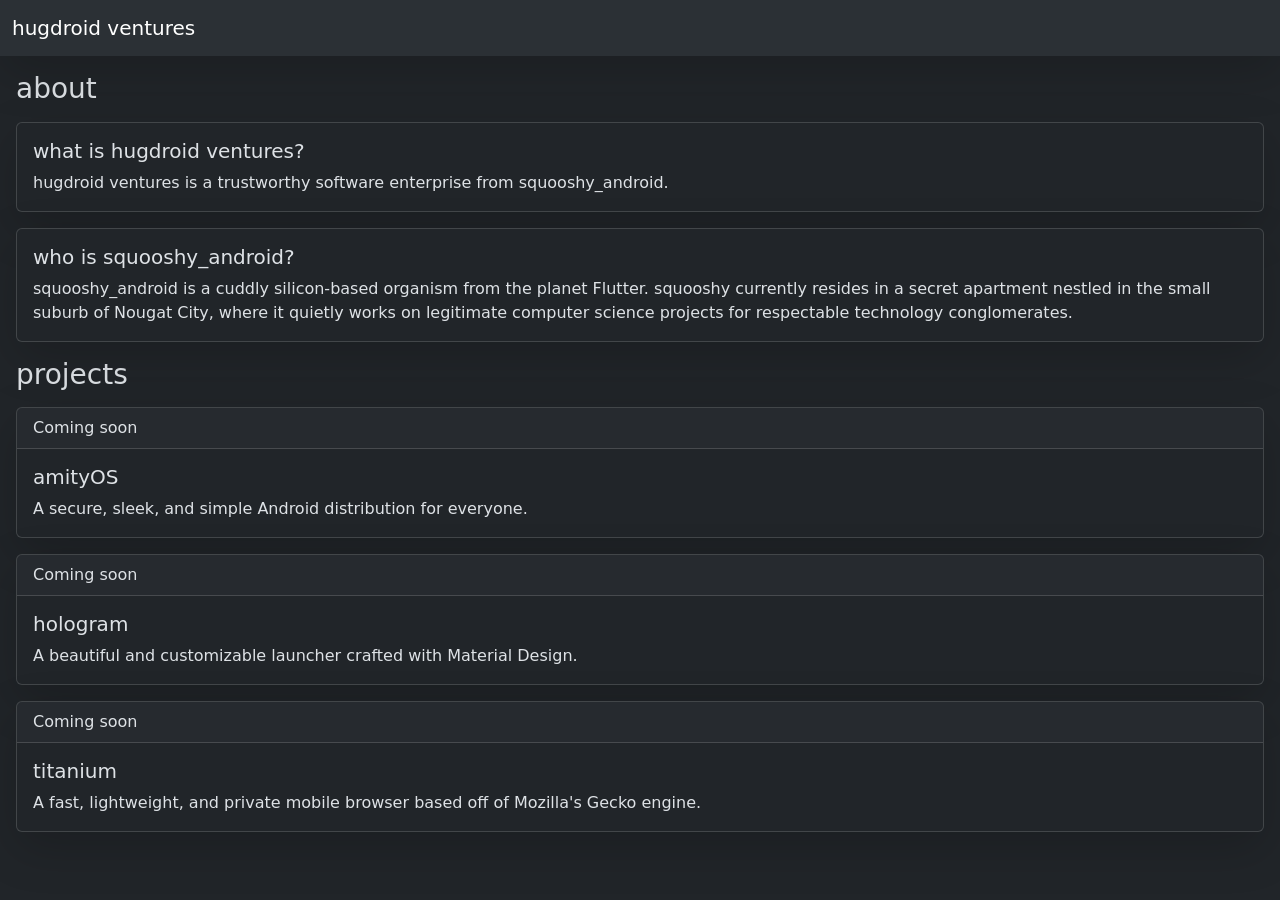
==== index.html @ 1cb37595 "Update index.html" ====
<!DOCTYPE html>
<html lang="en" data-bs-theme="dark">
  <head>
  
  <title>home - hugdroid ventures</title>
  
  <!--links-->
  
  <meta name="google-site-verification" content="eClyVx_fIphqbNiZoVTHELHRussaBxfYHwMI0WAbe0g" />
  <link href="https://cdn.jsdelivr.net/npm/bootstrap@5.3.8/dist/css/bootstrap.min.css" rel="stylesheet" integrity="sha384-sRIl4kxILFvY47J16cr9ZwB07vP4J8+LH7qKQnuqkuIAvNWLzeN8tE5YBujZqJLB" crossorigin="anonymous">
  <script src="https://cdn.jsdelivr.net/npm/bootstrap@5.3.8/dist/js/bootstrap.bundle.min.js" integrity="sha384-FKyoEForCGlyvwx9Hj09JcYn3nv7wiPVlz7YYwJrWVcXK/BmnVDxM+D2scQbITxI" crossorigin="anonymous"></script>
  
  <!--CSS-->
  
  <style>
  </style>
  
  </head>
  
  <!--website-->
  
  <body>
  <nav class="navbar bg-body-tertiary shadow-lg">
  <div class="container-fluid">
    <a class="navbar-brand" href="#">hugdroid ventures</a>
  </div>
  </nav>
  
  <!--img src="https://i.ibb.co/k6hxCnB7/IMG-2324.png" class="mx-auto d-block mt-5" alt="..."-->
  <!--h5 class="text-center display-5 mx-5 mb-3 fw-medium">hugdroid ventures</h2-->
  <!--h3 class="text-center text-secondary mb-5">a trustworthy software enterprise from squooshy_android</h5-->
  
  <h3 class="mx-3 my-3">about</h6>
  
  <div class="card mx-3 mb-3 shadow-lg">
    <div class="card-body">
      <h5 class="card-title">what is hugdroid ventures?</h5>
      <p class="card-text">hugdroid ventures is a trustworthy software enterprise from squooshy_android.</p>
    </div>
  </div>
  <div class="card mx-3 mb-3 shadow-lg">
    <div class="card-body">
      <h5 class="card-title">who is squooshy_android?</h5>
      <p class="card-text">squooshy_android is a cuddly silicon-based organism from the planet Flutter. squooshy currently resides in a secret apartment nestled in the small suburb of Nougat City, where it quietly works on legitimate computer science projects for respectable technology conglomerates.</p>
    </div>
  </div>
  
  <h3 class="mx-3 my-3">projects</h6>
  
  <div class="card mx-3 mb-3 shadow-lg">
    <div class="card-header">
      Coming soon
    </div>
    <div class="card-body">
      <h5 class="card-title">amityOS</h5>
      <p class="card-text">A secure, sleek, and simple Android distribution for everyone.</p>
    </div>
  </div>
  <div class="card mx-3 mb-3 shadow-lg">
    <div class="card-header">
      Coming soon
    </div>
    <div class="card-body">
      <h5 class="card-title">hologram</h5>
      <p class="card-text">A beautiful and customizable launcher crafted with Material Design.</p>
    </div>
  </div>
  <div class="card mx-3 mb-3 shadow-lg">
    <div class="card-header">
      Coming soon
    </div>
    <div class="card-body">
      <h5 class="card-title">titanium</h5>
      <p class="card-text">A fast, lightweight, and private mobile browser based off of Mozilla's Gecko engine.</p>
    </div>
  </div>
  </body>
</html>
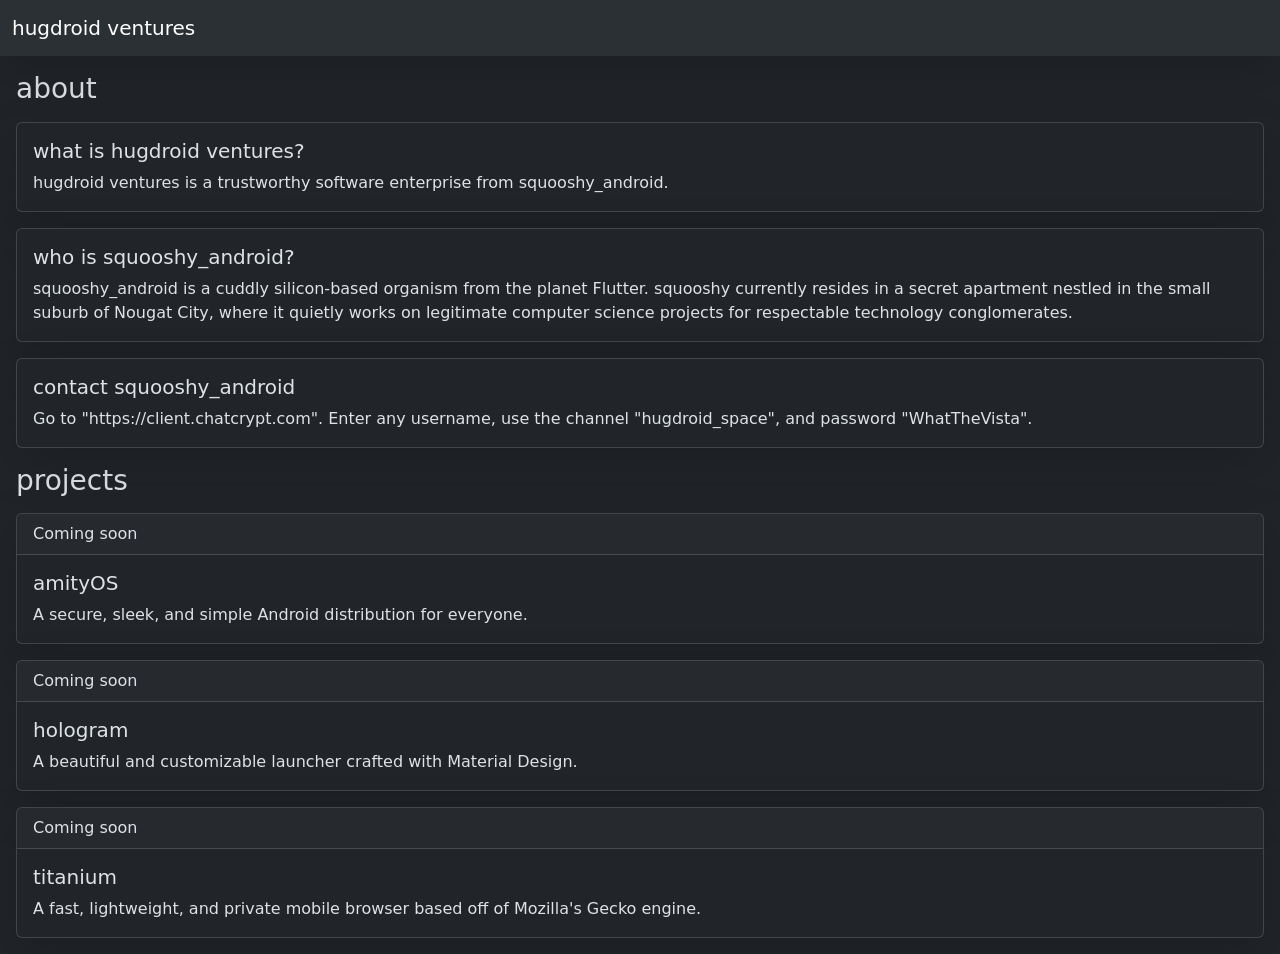
==== commit 6388ee79: "Update index.html" ====
--- a/index.html
+++ b/index.html
@@ -44,6 +44,12 @@
       <p class="card-text">squooshy_android is a cuddly silicon-based organism from the planet Flutter. squooshy currently resides in a secret apartment nestled in the small suburb of Nougat City, where it quietly works on legitimate computer science projects for respectable technology conglomerates.</p>
     </div>
   </div>
+  <div class="card mx-3 mb-3 shadow-lg">
+    <div class="card-body">
+      <h5 class="card-title">contact squooshy_android</h5>
+      <p class="card-text">Go to "https://client.chatcrypt.com". Enter any username, use the channel "hugdroid_space", and password "WhatTheVista".</p>
+    </div>
+  </div>
   
   <h3 class="mx-3 my-3">projects</h6>
   
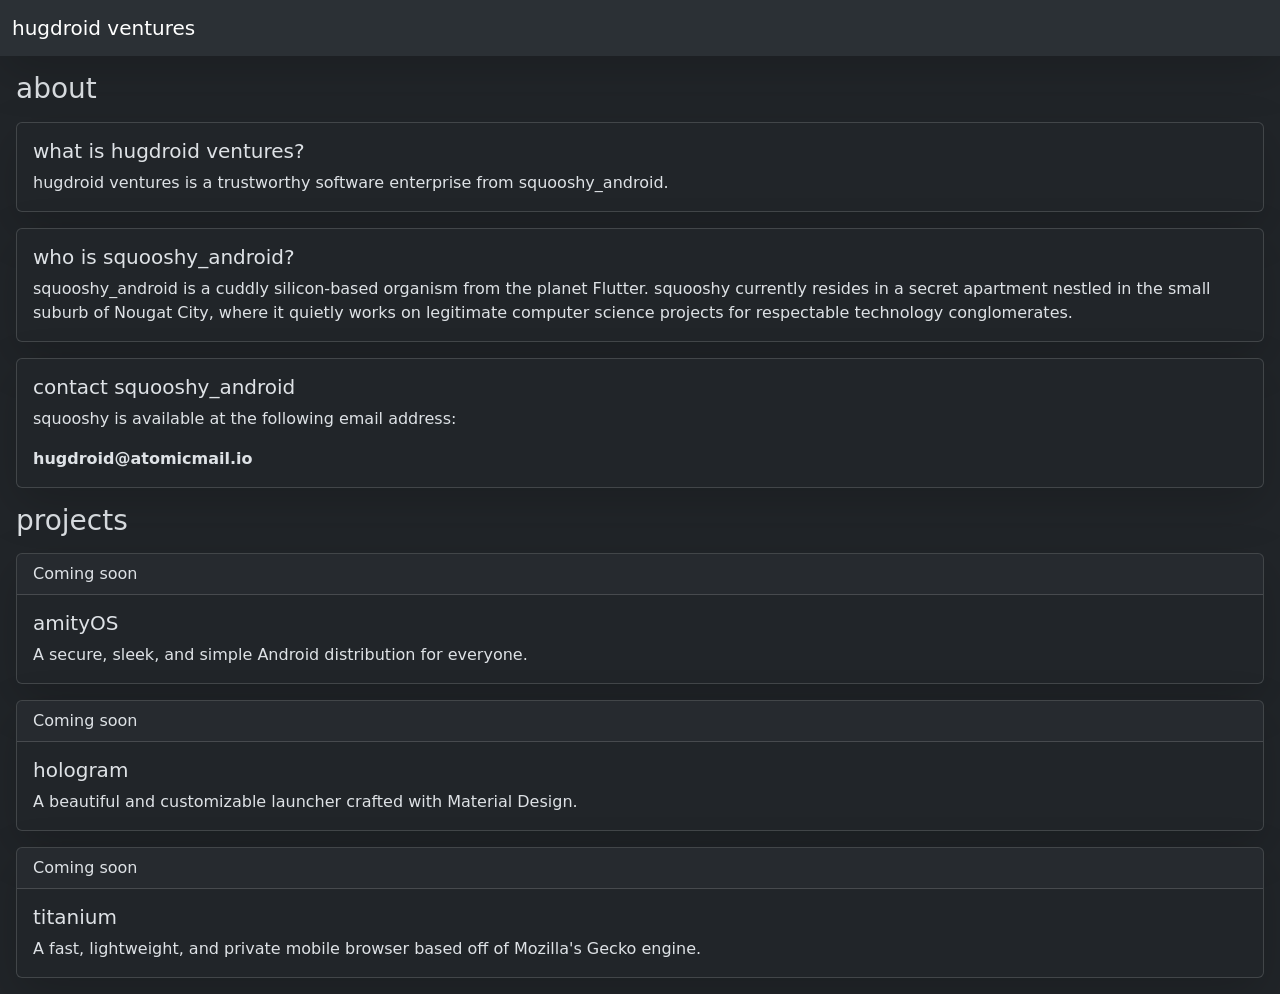
==== commit edf229e0: "Update index.html" ====
--- a/index.html
+++ b/index.html
@@ -47,7 +47,8 @@
   <div class="card mx-3 mb-3 shadow-lg">
     <div class="card-body">
       <h5 class="card-title">contact squooshy_android</h5>
-      <p class="card-text">Go to "https://client.chatcrypt.com". Enter any username, use the channel "hugdroid_space", and password "WhatTheVista".</p>
+      <p class="card-text">squooshy is available at the following email address:</p>
+      <p class="card-text fw-bold">hugdroid@atomicmail.io</p>
     </div>
   </div>
   
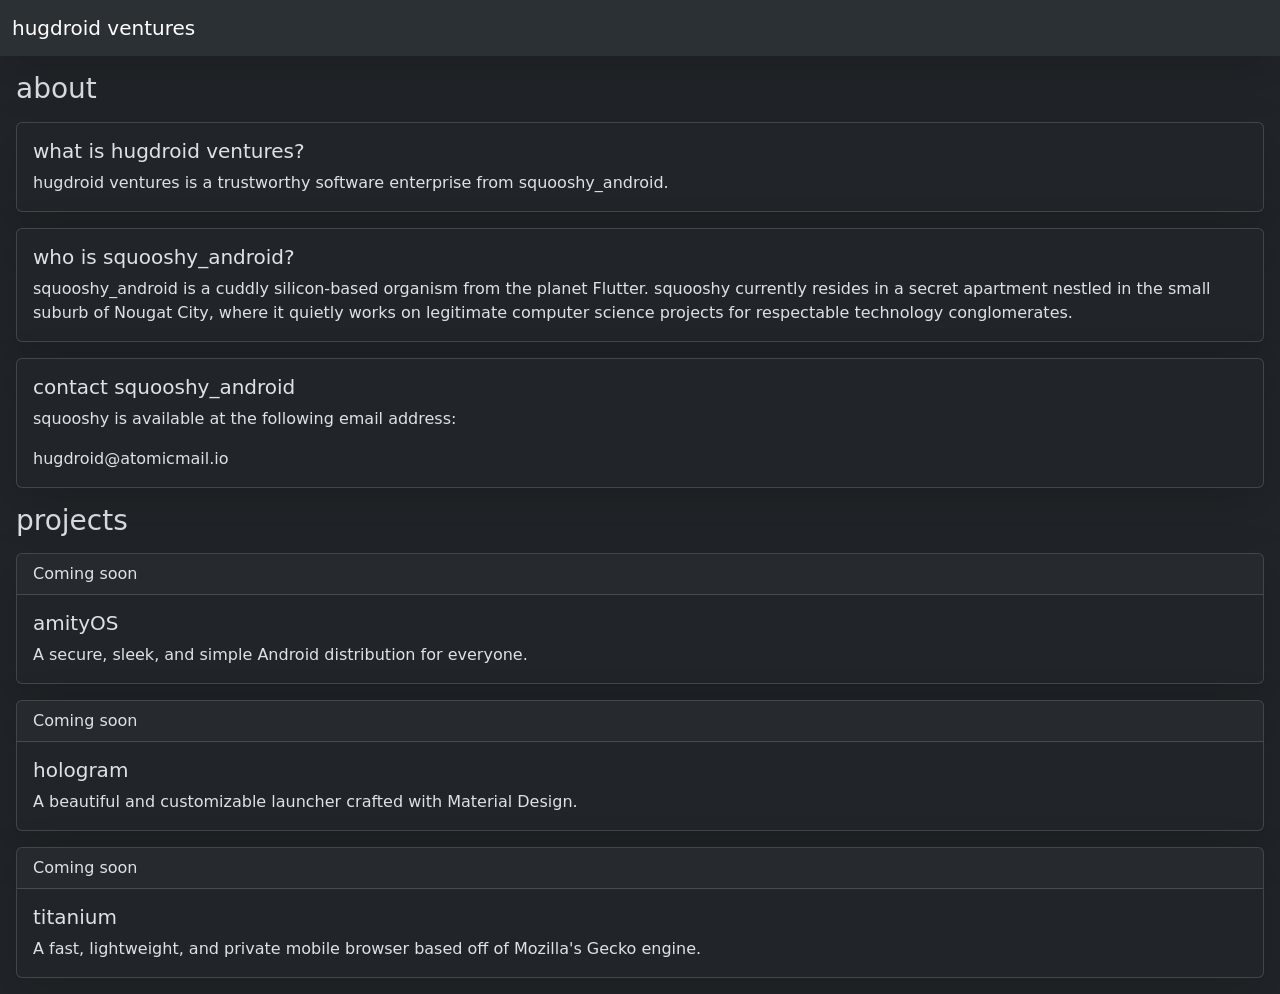
==== commit 381bc7db: "Update index.html" ====
--- a/index.html
+++ b/index.html
@@ -48,7 +48,7 @@
     <div class="card-body">
       <h5 class="card-title">contact squooshy_android</h5>
       <p class="card-text">squooshy is available at the following email address:</p>
-      <p class="card-text fw-bold">hugdroid@atomicmail.io</p>
+      <p class="card-text fw-medium">hugdroid@atomicmail.io</p>
     </div>
   </div>
   
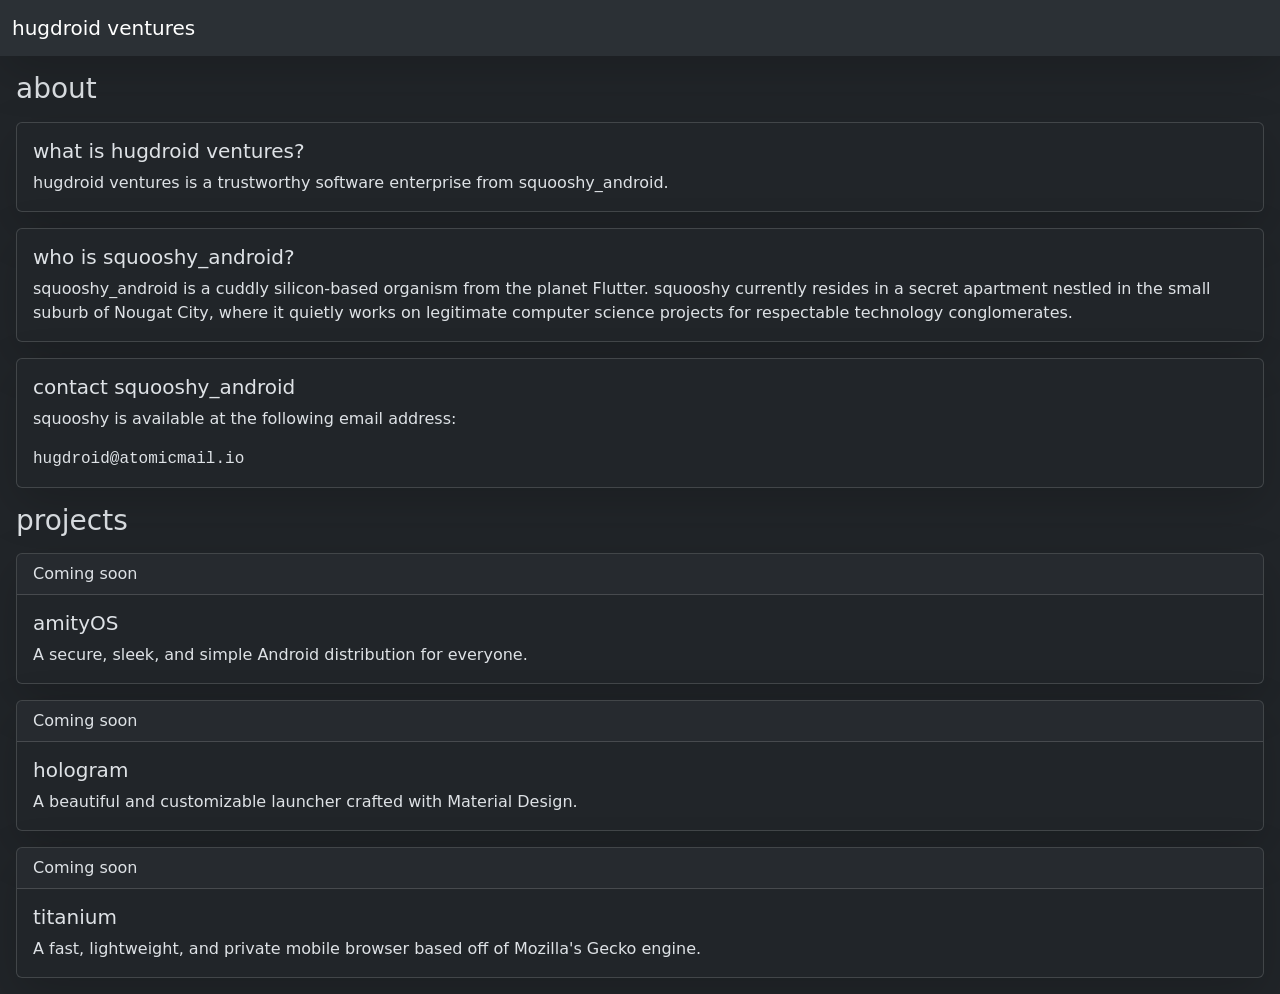
==== commit 99a856a0: "Update index.html" ====
--- a/index.html
+++ b/index.html
@@ -48,7 +48,7 @@
     <div class="card-body">
       <h5 class="card-title">contact squooshy_android</h5>
       <p class="card-text">squooshy is available at the following email address:</p>
-      <p class="card-text fw-medium">hugdroid@atomicmail.io</p>
+      <p class="card-text font-monospace">hugdroid@atomicmail.io</p>
     </div>
   </div>
   
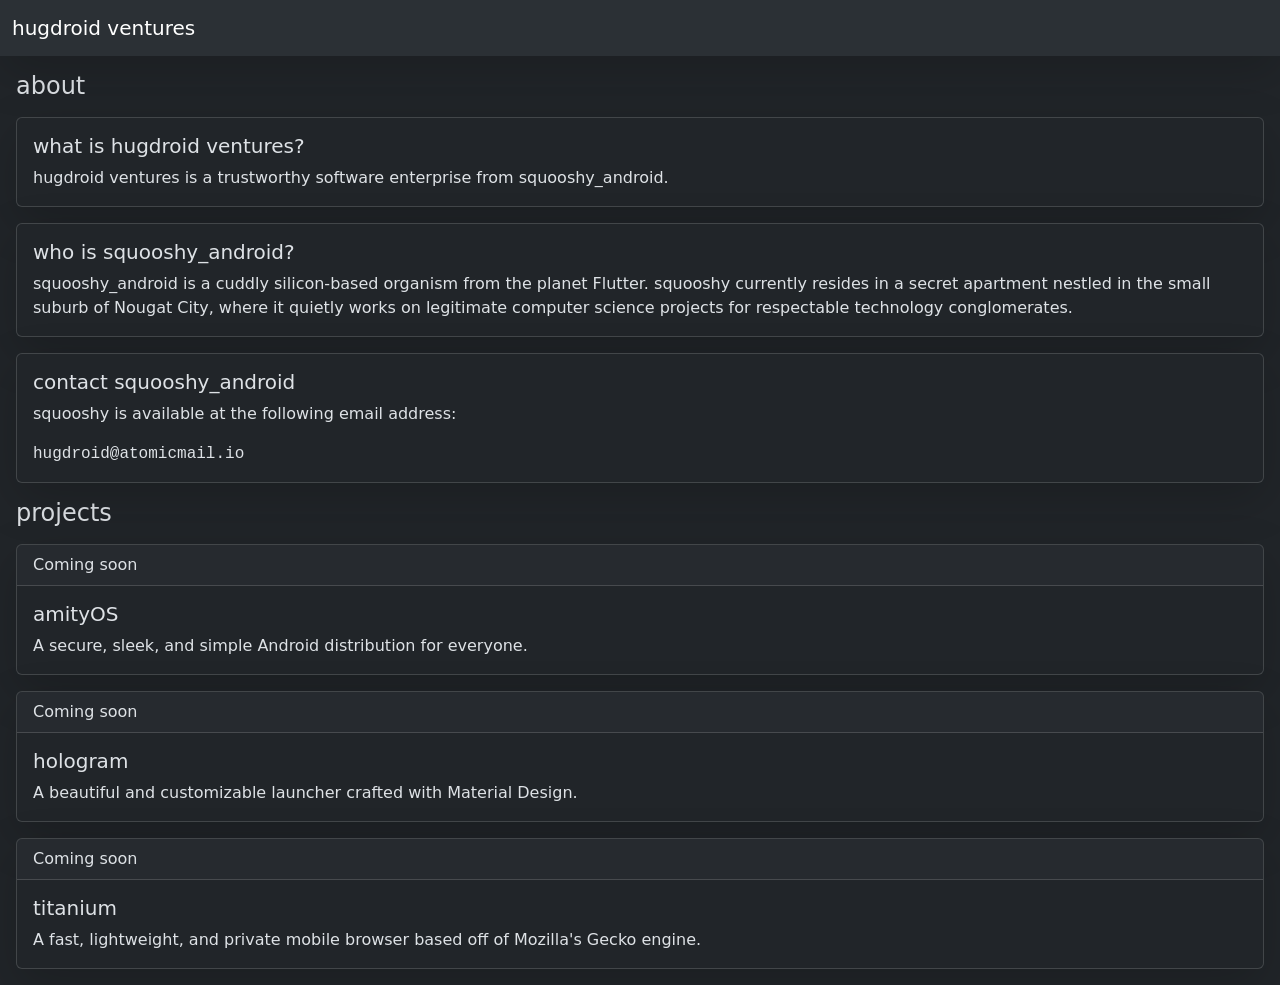
==== commit bcca9e54: "Update index.html" ====
--- a/index.html
+++ b/index.html
@@ -30,7 +30,7 @@
   <!--h5 class="text-center display-5 mx-5 mb-3 fw-medium">hugdroid ventures</h2-->
   <!--h3 class="text-center text-secondary mb-5">a trustworthy software enterprise from squooshy_android</h5-->
   
-  <h3 class="mx-3 my-3">about</h6>
+  <h4 class="mx-3 my-3">about</h6>
   
   <div class="card mx-3 mb-3 shadow-lg">
     <div class="card-body">
@@ -52,7 +52,7 @@
     </div>
   </div>
   
-  <h3 class="mx-3 my-3">projects</h6>
+  <h4 class="mx-3 my-3">projects</h6>
   
   <div class="card mx-3 mb-3 shadow-lg">
     <div class="card-header">
